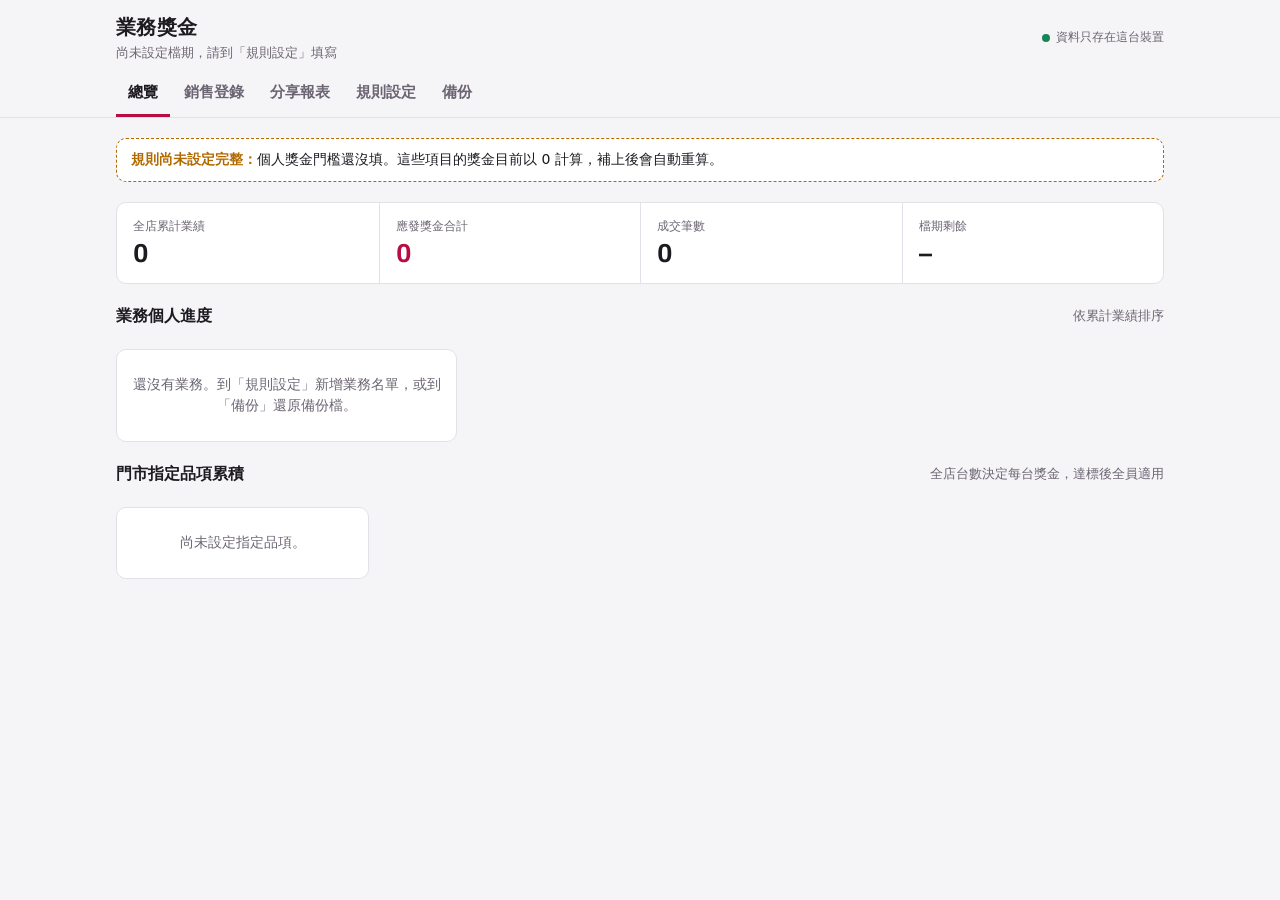
==== bonus/index.html @ e47bc4a8 "Add offline sales bonus tracker under bonus/ A second tool on the same site for tracking campaign sa" ====
<!doctype html>
<html lang="zh-Hant">
<head>
<meta charset="utf-8">
<meta name="viewport" content="width=device-width, initial-scale=1, viewport-fit=cover">
<title>業務獎金</title>
<!-- 業績與獎金是機密：資料只存在這台裝置的瀏覽器裡。
     connect-src 'none' 讓頁面在瀏覽器層級無法發出任何網路請求，
     資料不可能被送出去 —— 跟空間合成工作台同一套保證。 -->
<meta http-equiv="Content-Security-Policy" content="default-src 'none'; img-src 'self' data: blob:; style-src 'self' 'unsafe-inline'; script-src 'self'; font-src 'self'; worker-src 'self'; manifest-src 'self'; connect-src 'none'; base-uri 'none'; form-action 'none'">
<meta name="description" content="門市檔期業績與業務獎金追蹤。資料只存在本機，不會上傳。">
<link rel="manifest" href="manifest.webmanifest">
<meta name="theme-color" content="#f5f4f6" media="(prefers-color-scheme: light)">
<meta name="theme-color" content="#141217" media="(prefers-color-scheme: dark)">
<meta name="apple-mobile-web-app-capable" content="yes">
<meta name="apple-mobile-web-app-title" content="業務獎金">
<link rel="apple-touch-icon" href="../icons/icon-180.png">
<link rel="icon" type="image/png" sizes="192x192" href="../icons/icon-192.png">
<link rel="stylesheet" href="bonus.css">
</head>
<body>
<header class="top">
  <div class="wrap">
    <div class="brand">
      <h1 id="campaignTitle">業務獎金</h1>
      <small id="campaignDates">尚未設定檔期</small>
    </div>
    <div class="priv"><i></i>資料只存在這台裝置</div>
    <nav class="tabs" role="tablist">
      <button role="tab" type="button" aria-selected="true" data-view="overview">總覽</button>
      <button role="tab" type="button" aria-selected="false" data-view="entry">銷售登錄</button>
      <button role="tab" type="button" aria-selected="false" data-view="report">分享報表</button>
      <button role="tab" type="button" aria-selected="false" data-view="settings">規則設定</button>
      <button role="tab" type="button" aria-selected="false" data-view="backup">備份</button>
    </nav>
  </div>
</header>

<main class="wrap">
  <div class="notice warn" id="backupNag" hidden></div>

  <!-- ========== 總覽 ========== -->
  <section class="view" id="view-overview">
    <div class="notice" id="ruleNotice" hidden></div>
    <div class="kpis">
      <div class="kpi"><span>全店累計業績</span><strong id="kSales">0</strong></div>
      <div class="kpi"><span>應發獎金合計</span><strong class="accent" id="kBonus">0</strong></div>
      <div class="kpi"><span>成交筆數</span><strong id="kCount">0</strong></div>
      <div class="kpi"><span id="kDaysLbl">檔期剩餘</span><strong id="kDays">–</strong></div>
    </div>
    <div class="toolbar"><h2>業務個人進度</h2><span class="hint">依累計業績排序</span></div>
    <div class="staff-grid" id="staffGrid"></div>
    <div class="toolbar"><h2>門市指定品項累積</h2><span class="hint">全店台數決定每台獎金，達標後全員適用</span></div>
    <div class="dz-list" id="dzList"></div>
  </section>

  <!-- ========== 銷售登錄 ========== -->
  <section class="view" id="view-entry" hidden>
    <div class="entry-grid">
      <form class="panel" id="saleForm" autocomplete="off">
        <div class="toolbar"><h2 id="formTitle">新增一筆銷售</h2><button class="btn ghost small" type="button" id="cancelEdit" hidden>取消編輯</button></div>
        <div class="field">
          <span class="lbl">業務</span>
          <div class="seg" id="staffSeg"></div>
        </div>
        <div class="row2">
          <div class="field"><label for="fDate">日期</label><input type="date" id="fDate" required></div>
          <div class="field"><label for="fQty">數量（台）</label><input type="number" id="fQty" min="1" step="1" value="1" required></div>
        </div>
        <div class="field">
          <label for="fModel">LG 型號</label>
          <input type="text" id="fModel" list="modelList" placeholder="例如 OLED65C5PTA" required>
          <datalist id="modelList"></datalist>
        </div>
        <div class="field">
          <label for="fCat">指定品項</label>
          <select id="fCat"></select>
          <span class="hint" id="catHint">輸入型號後會依關鍵字自動判斷，可手動更改</span>
        </div>
        <div class="field">
          <label for="fAmount">抽成前銷貨金額（此筆合計，元）</label>
          <input type="number" id="fAmount" class="big" min="0" step="1" inputmode="numeric" placeholder="0" required>
        </div>
        <button class="btn" type="submit" id="saveSale">登錄這筆銷售</button>
        <div class="msg" id="saleMsg" role="status"></div>
      </form>

      <div class="panel">
        <div class="toolbar">
          <h2>銷售明細</h2>
          <select id="filterStaff" aria-label="篩選業務" class="auto"></select>
        </div>
        <div class="tbl-wrap">
          <table>
            <thead><tr><th>日期</th><th>業務</th><th>型號</th><th class="r">台</th><th class="r">金額</th><th></th></tr></thead>
            <tbody id="recBody"></tbody>
          </table>
        </div>
        <div class="msg" id="listMsg" role="status"></div>
      </div>
    </div>
  </section>

  <!-- ========== 分享報表 ========== -->
  <section class="view" id="view-report" hidden>
    <div class="entry-grid">
      <div class="panel">
        <h2>產生給同仁看的報表</h2>
        <p class="hint">報表是一張圖片，內容是按下按鈕當下的數字。傳到 LINE 群組後，同仁只能看，不能改。</p>
        <fieldset class="checks">
          <legend class="lbl">報表內容</legend>
          <label><input type="checkbox" id="rBonus" checked> 獎金金額</label>
          <label><input type="checkbox" id="rRate" checked> 獎金率與距下一門檻</label>
          <label><input type="checkbox" id="rDz" checked> 指定品項累積</label>
        </fieldset>
        <div class="btns">
          <button class="btn" type="button" id="shareImg">分享圖片</button>
          <button class="btn ghost" type="button" id="saveImg">下載圖片</button>
          <button class="btn ghost" type="button" id="copyText">複製文字版</button>
        </div>
        <div class="msg" id="reportMsg" role="status"></div>
      </div>
      <div class="panel preview">
        <h2>預覽</h2>
        <img id="reportImg" alt="報表預覽">
      </div>
    </div>
  </section>

  <!-- ========== 規則設定 ========== -->
  <section class="view" id="view-settings" hidden>
    <div class="set-grid">
      <div class="panel">
        <h2>檔期</h2>
        <div class="field"><label for="sName">檔期名稱</label><input type="text" id="sName" placeholder="LG 2026 週年慶"></div>
        <div class="row2">
          <div class="field"><label for="sStart">開始日</label><input type="date" id="sStart"></div>
          <div class="field"><label for="sEnd">結束日</label><input type="date" id="sEnd"></div>
        </div>
      </div>

      <div class="panel">
        <h2>業務名單</h2>
        <div class="list-ed" id="staffEd"></div>
        <div><button class="btn ghost small" type="button" id="addStaff">＋ 新增業務</button></div>
      </div>

      <div class="panel">
        <h2>個人獎金門檻</h2>
        <div class="field">
          <label for="sMode">計算方式</label>
          <select id="sMode">
            <option value="full">達到門檻後，全部業績都用該獎金率</option>
            <option value="progressive">超額累進，每段只算該段的獎金率</option>
          </select>
        </div>
        <div class="col-lbl tier"><span>累計業績達（元）</span><span>獎金率（%）</span><span></span></div>
        <div class="list-ed" id="tierEd"></div>
        <div><button class="btn ghost small" type="button" id="addTier">＋ 新增門檻</button></div>
      </div>

      <div class="panel">
        <h2>指定品項台獎</h2>
        <p class="hint">全店累積台數達到級距後，該品項每台獎金以該級距計算。關鍵字用逗號分隔，登錄時型號包含關鍵字就會自動歸類。</p>
        <div class="list-ed" id="catEd"></div>
        <div><button class="btn ghost small" type="button" id="addCat">＋ 新增指定品項</button></div>
      </div>
    </div>
    <div class="save-bar">
      <button class="btn" type="button" id="saveSettings">儲存規則</button>
      <button class="btn ghost" type="button" id="resetSettings">放棄修改</button>
      <span class="msg" id="setMsg" role="status"></span>
    </div>
  </section>

  <!-- ========== 備份 ========== -->
  <section class="view" id="view-backup" hidden>
    <div class="set-grid">
      <div class="panel">
        <h2>備份與還原</h2>
        <p class="hint">資料只存在這台裝置的瀏覽器裡。清除瀏覽器資料、換手機或換電腦，資料都不會跟過去。請定期下載備份檔，存在自己的電腦或雲端硬碟。</p>
        <dl class="ledger wide">
          <dt>銷售紀錄</dt><dd id="bCount">0 筆</dd>
          <dt>上次備份</dt><dd id="bLast">從未備份</dd>
          <dt>瀏覽器保護</dt><dd id="bPersist">確認中…</dd>
        </dl>
        <div class="btns">
          <button class="btn" type="button" id="exportJson">下載備份檔</button>
          <label class="btn ghost file">從備份檔還原<input type="file" id="importJson" accept=".json,application/json"></label>
          <button class="btn ghost" type="button" id="exportCsv">匯出銷售明細（Excel 可開）</button>
        </div>
        <div class="msg" id="backupMsg" role="status"></div>
        <div class="confirm-box" id="importConfirm" hidden>
          <p id="importSummary"></p>
          <div class="btns">
            <button class="btn" type="button" id="importGo">取代目前資料</button>
            <button class="btn ghost" type="button" id="importCancel">取消</button>
          </div>
        </div>
      </div>
      <div class="panel">
        <h2>換新檔期</h2>
        <p class="hint">清除所有銷售紀錄，規則與業務名單保留。清除前會先自動下載一份備份。</p>
        <div class="btns"><button class="btn ghost" type="button" id="clearSales">清除銷售紀錄</button></div>
        <div class="confirm-box" id="clearConfirm" hidden>
          <p>確定要清除全部 <b id="clearN">0</b> 筆銷售紀錄嗎？</p>
          <div class="btns">
            <button class="btn" type="button" id="clearGo">下載備份並清除</button>
            <button class="btn ghost" type="button" id="clearCancel">取消</button>
          </div>
        </div>
      </div>
    </div>
  </section>
</main>
<script src="bonus.js"></script>
</body>
</html>
---- bonus/bonus.css ----
/* 字體與空間合成工作台共用同一份自架檔案（../fonts），頁面載入後不連外。
   中文交給系統字體；Archivo 負責標題與數字。 */
@font-face{font-family:'Archivo';font-style:normal;font-weight:100 900;font-display:swap;src:url(../fonts/Archivo.woff2) format('woff2')}
@font-face{font-family:'IBM Plex Mono';font-style:normal;font-weight:500;font-display:swap;src:url(../fonts/IBMPlexMono-500.woff2) format('woff2')}

/* 版面：頂部固定的頁籤，一次只顯示一個工作畫面。
   淺色與深色兩套，跟著系統設定切換。 */
:root {
  --bg: #f5f4f6;
  --surface: #ffffff;
  --ink: #1d1a21;
  --muted: #6c6573;
  --line: #e4e0e8;
  --accent: #b80d42;
  --accent-soft: #f8e6ec;
  --on-accent: #ffffff;
  --good: #17845a;
  --warn: #b26a00;
  --track: #ece8ef;
  --font-body: "Noto Sans TC", "PingFang TC", "Microsoft JhengHei", system-ui, sans-serif;
  --font-num: "Archivo", "Noto Sans TC", system-ui, sans-serif;
  --r: 10px;
  padding-top: env(safe-area-inset-top, 0px);
  padding-bottom: env(safe-area-inset-bottom, 0px);
}
@media (prefers-color-scheme: dark) {
  :root {
    --bg: #141217; --surface: #1e1b22; --ink: #f0edf3; --muted: #a49cab; --line: #322d38;
    --accent: #ff5c8a; --accent-soft: #3a1a26; --on-accent: #1b0a10; --good: #4cc98f; --warn: #e5a13a; --track: #2c2832;
    color-scheme: dark;
  }
}
* { box-sizing: border-box; }
[hidden] { display: none !important; }
body { margin: 0; background: var(--bg); color: var(--ink); font-family: var(--font-body); font-size: 15px; line-height: 1.55; }
img { max-width: 100%; }
.num { font-family: var(--font-num); font-variant-numeric: tabular-nums; }
button, input, select { font: inherit; color: inherit; }
:focus-visible { outline: 2px solid var(--accent); outline-offset: 2px; }
p { margin: 0; }

header.top { position: sticky; top: env(safe-area-inset-top, 0px); z-index: 5; background: var(--bg); border-bottom: 1px solid var(--line); }
.wrap { max-width: 1080px; margin: 0 auto; padding-inline: 16px; }
.top .wrap { display: flex; flex-wrap: wrap; align-items: center; gap: 8px 16px; padding-block: 12px 0; }
.brand { display: flex; flex-direction: column; min-width: 0; flex: 1 1 220px; }
.brand h1 { margin: 0; font-size: 20px; font-weight: 900; letter-spacing: .02em; text-wrap: balance; }
.brand small { color: var(--muted); font-size: 13px; }
.priv { font-size: 12px; color: var(--muted); display: flex; align-items: center; gap: 6px; }
.priv i { width: 8px; height: 8px; border-radius: 50%; background: var(--good); display: inline-block; }
nav.tabs { display: flex; gap: 2px; width: 100%; overflow-x: auto; scrollbar-width: none; }
nav.tabs button { border: 0; background: none; padding: 10px 12px; cursor: pointer; color: var(--muted); font-weight: 700; border-bottom: 3px solid transparent; white-space: nowrap; }
nav.tabs button[aria-selected="true"] { color: var(--ink); border-bottom-color: var(--accent); }

main.wrap { padding-block: 20px 48px; display: flex; flex-direction: column; gap: 20px; }
section.view { display: flex; flex-direction: column; gap: 20px; }
h2 { margin: 0; font-size: 16px; font-weight: 700; }
.notice { border: 1px dashed var(--warn); background: var(--surface); border-radius: var(--r); padding: 10px 14px; font-size: 14px; }
.notice b { color: var(--warn); }
.notice button { margin-left: 8px; }

.kpis { display: grid; grid-template-columns: repeat(4, minmax(0, 1fr)); background: var(--surface); border: 1px solid var(--line); border-radius: var(--r); }
.kpi { padding: 14px 16px; display: flex; flex-direction: column; gap: 2px; min-width: 0; }
.kpi + .kpi { border-left: 1px solid var(--line); }
.kpi span { font-size: 12px; color: var(--muted); font-weight: 500; }
.kpi strong { font-family: var(--font-num); font-size: 26px; font-weight: 700; font-variant-numeric: tabular-nums; line-height: 1.2; }
.kpi strong.accent { color: var(--accent); }
@media (max-width: 640px) {
  .kpis { grid-template-columns: repeat(2, minmax(0, 1fr)); }
  .kpi:nth-child(3) { border-left: 0; }
  .kpi:nth-child(n+3) { border-top: 1px solid var(--line); }
}

.staff-grid { display: grid; grid-template-columns: repeat(auto-fill, minmax(min(100%, 320px), 1fr)); gap: 12px; }
.card { background: var(--surface); border: 1px solid var(--line); border-radius: var(--r); padding: 16px; display: flex; flex-direction: column; gap: 12px; min-width: 0; }
.card-head { display: flex; justify-content: space-between; align-items: baseline; gap: 8px; }
.card-head h3 { margin: 0; font-size: 18px; font-weight: 900; }
.rank { font-family: var(--font-num); font-size: 13px; color: var(--muted); font-weight: 600; }
.chip { font-size: 12px; font-weight: 700; padding: 2px 8px; border-radius: 99px; background: var(--track); color: var(--muted); white-space: nowrap; }
.chip.on { background: var(--accent-soft); color: var(--accent); }
.chip.done { background: var(--good); color: var(--surface); }
.sales-line { display: flex; align-items: baseline; justify-content: space-between; gap: 8px; flex-wrap: wrap; }
.sales-line .big { font-family: var(--font-num); font-size: 30px; font-weight: 700; font-variant-numeric: tabular-nums; line-height: 1; }
.meter { display: flex; flex-direction: column; gap: 6px; }
.bar { height: 8px; background: var(--track); border-radius: 99px; overflow: hidden; }
.bar > i { display: block; height: 100%; background: var(--accent); border-radius: 99px; transition: width .4s ease; }
.bar.done > i { background: var(--good); }
.meter-cap { display: flex; justify-content: space-between; font-size: 12px; color: var(--muted); gap: 8px; }
.meter-cap b { color: var(--ink); font-weight: 600; }
dl.ledger { margin: 0; display: grid; grid-template-columns: 1fr auto; gap: 4px 12px; font-size: 14px; border-top: 1px solid var(--line); padding-top: 10px; }
dl.ledger dt { color: var(--muted); }
dl.ledger dd { margin: 0; text-align: right; font-family: var(--font-num); font-variant-numeric: tabular-nums; font-weight: 600; }
dl.ledger .total { color: var(--ink); font-weight: 700; padding-top: 4px; border-top: 1px dashed var(--line); }
dl.ledger dd.total { color: var(--accent); font-size: 17px; }
dl.ledger.wide { max-width: 420px; }

.dz-list { display: grid; grid-template-columns: repeat(auto-fill, minmax(min(100%, 240px), 1fr)); gap: 12px; }
.dz { background: var(--surface); border: 1px solid var(--line); border-radius: var(--r); padding: 14px 16px; display: flex; flex-direction: column; gap: 10px; min-width: 0; }
.dz h3 { margin: 0; font-size: 15px; font-weight: 700; }
.dz .units { font-family: var(--font-num); font-size: 28px; font-weight: 700; line-height: 1; }
.dz .units small { font-size: 14px; color: var(--muted); font-family: var(--font-body); font-weight: 500; margin-left: 4px; }
.steps { display: flex; gap: 4px; }
.steps span { flex: 1; text-align: center; font-size: 11px; padding: 3px 0; border-radius: 4px; background: var(--track); color: var(--muted); font-family: var(--font-num); font-weight: 600; }
.steps span.hit { background: var(--accent); color: var(--on-accent); }

.panel { background: var(--surface); border: 1px solid var(--line); border-radius: var(--r); padding: 18px; display: flex; flex-direction: column; gap: 16px; min-width: 0; }
.entry-grid { display: grid; grid-template-columns: minmax(0, 1.1fr) minmax(0, 1fr); gap: 20px; align-items: start; }
@media (max-width: 820px) { .entry-grid { grid-template-columns: minmax(0, 1fr); } }
.field { display: flex; flex-direction: column; gap: 6px; min-width: 0; }
.lbl, .field > label { font-size: 13px; font-weight: 700; color: var(--muted); }
.row2 { display: grid; grid-template-columns: minmax(0, 1fr) minmax(0, 1fr); gap: 12px; }
input[type="text"], input[type="number"], input[type="date"], select {
  width: 100%; padding: 10px 12px; border: 1px solid var(--line); border-radius: 8px; background: var(--bg); font-size: 16px;
}
select.auto { width: auto; }
input.big { font-family: var(--font-num); font-size: 22px; font-weight: 600; font-variant-numeric: tabular-nums; }
.seg { display: flex; flex-wrap: wrap; gap: 6px; }
.seg button { border: 1px solid var(--line); background: var(--bg); padding: 8px 14px; border-radius: 99px; cursor: pointer; font-weight: 500; }
.seg button[aria-pressed="true"] { background: var(--ink); color: var(--bg); border-color: var(--ink); }
.btn { display: inline-flex; align-items: center; justify-content: center; border: 0; background: var(--accent); color: var(--on-accent); font-weight: 700; padding: 12px 18px; border-radius: 8px; cursor: pointer; font-size: 15px; }
.btn:disabled { opacity: .45; cursor: not-allowed; }
.btn.ghost { background: transparent; color: var(--ink); border: 1px solid var(--line); }
.btn.small { padding: 6px 12px; font-size: 13px; }
.btn.file { position: relative; overflow: hidden; }
.btn.file input { position: absolute; inset: 0; opacity: 0; cursor: pointer; }
.btns { display: flex; flex-wrap: wrap; gap: 8px; }
.hint { font-size: 13px; color: var(--muted); }
.msg { font-size: 14px; font-weight: 600; min-height: 1.5em; }
.msg.ok { color: var(--good); }
.msg.err { color: var(--accent); }
.checks { border: 0; padding: 0; margin: 0; display: flex; flex-direction: column; gap: 8px; }
.checks label { display: flex; gap: 8px; align-items: center; cursor: pointer; }
.checks input { width: 18px; height: 18px; accent-color: var(--accent); }
.confirm-box { border: 1px solid var(--accent); border-radius: 8px; padding: 14px; display: flex; flex-direction: column; gap: 12px; background: var(--accent-soft); }
.preview img { border: 1px solid var(--line); border-radius: 6px; background: #fff; }

.toolbar { display: flex; flex-wrap: wrap; gap: 8px; align-items: center; justify-content: space-between; }
.tbl-wrap { overflow-x: auto; }
table { width: 100%; border-collapse: collapse; font-size: 14px; }
th { text-align: left; font-size: 12px; color: var(--muted); font-weight: 700; padding: 8px; border-bottom: 1px solid var(--line); white-space: nowrap; }
td { padding: 9px 8px; border-bottom: 1px solid var(--line); white-space: nowrap; }
td.r, th.r { text-align: right; }
tr.editing td { background: var(--accent-soft); }
td .tag { font-size: 11px; padding: 1px 6px; border-radius: 4px; background: var(--accent-soft); color: var(--accent); font-weight: 700; margin-left: 6px; }
td .tag.open { background: var(--track); color: var(--muted); }
.act { border: 0; background: none; color: var(--muted); cursor: pointer; padding: 4px 6px; border-radius: 4px; font-size: 13px; }
.act:hover { color: var(--accent); background: var(--accent-soft); }
.confirm { display: inline-flex; gap: 6px; align-items: center; }
.empty { color: var(--muted); padding: 24px 8px; text-align: center; font-size: 14px; }

.set-grid { display: grid; grid-template-columns: minmax(0, 1fr); gap: 16px; }
.list-ed { display: flex; flex-direction: column; gap: 8px; }
.li { display: grid; gap: 8px; align-items: center; }
.li.staff { grid-template-columns: minmax(0, 1fr) auto; }
.li.tier { grid-template-columns: minmax(0, 1fr) minmax(0, 120px) auto; }
.li.level { grid-template-columns: minmax(0, 1fr) minmax(0, 1fr) auto; }
.cat-box { border: 1px solid var(--line); border-radius: 8px; padding: 14px; display: flex; flex-direction: column; gap: 12px; }
.cat-head { display: grid; grid-template-columns: minmax(0, 1fr) auto; gap: 8px; }
.col-lbl { display: grid; gap: 8px; font-size: 12px; color: var(--muted); font-weight: 700; }
.col-lbl.tier { grid-template-columns: minmax(0, 1fr) minmax(0, 120px) 34px; }
.col-lbl.level { grid-template-columns: minmax(0, 1fr) minmax(0, 1fr) 34px; }
.x { border: 1px solid var(--line); background: var(--bg); width: 34px; height: 40px; border-radius: 8px; cursor: pointer; color: var(--muted); }
.x:hover { color: var(--accent); }
.save-bar { position: sticky; bottom: 0; background: var(--bg); padding-block: 12px calc(12px + env(safe-area-inset-bottom, 0px)); border-top: 1px solid var(--line); display: flex; gap: 12px; align-items: center; flex-wrap: wrap; }
@media (prefers-reduced-motion: reduce) { .bar > i { transition: none; } }
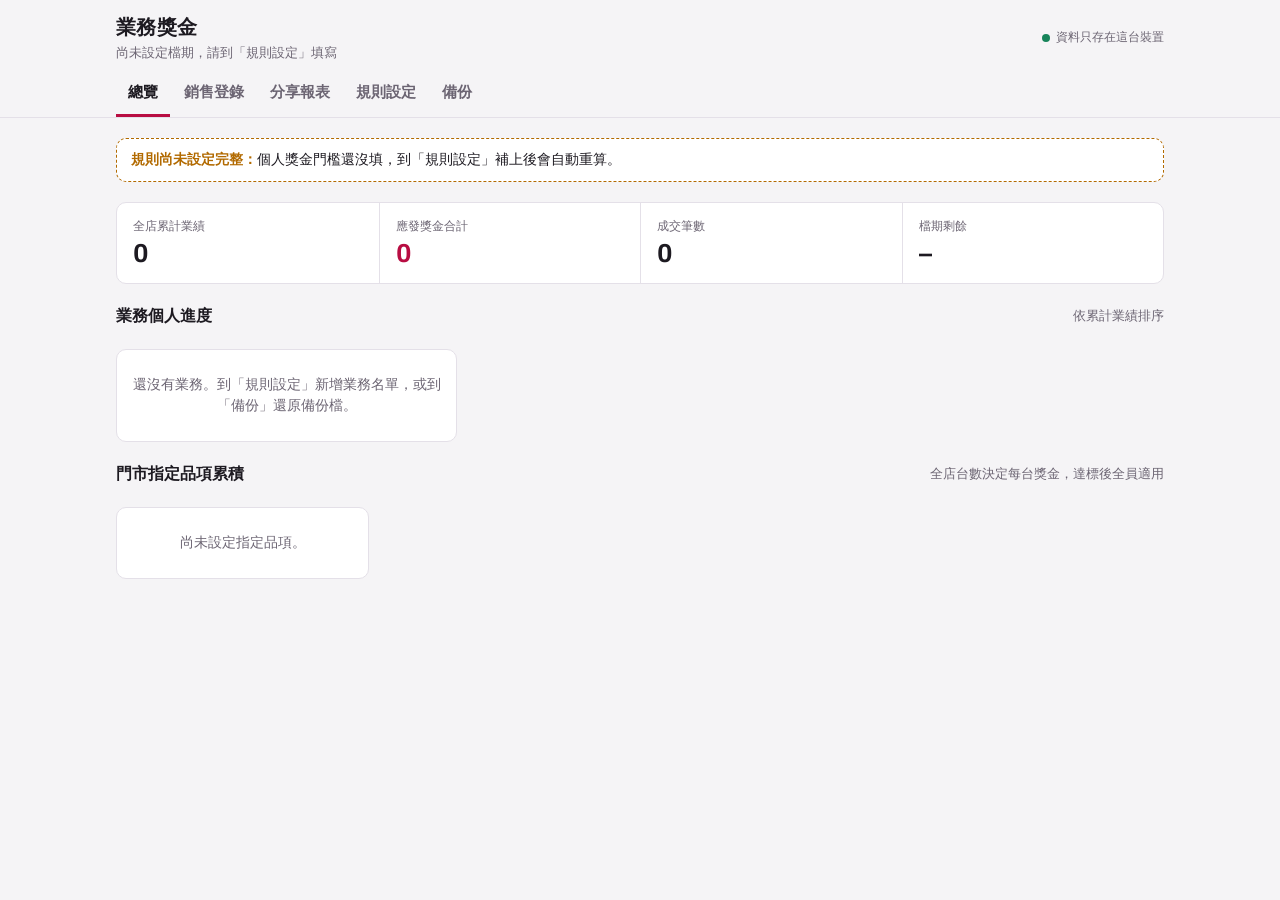
==== commit 706375f3: "Apply the campaign calculator's rules to the bonus tracker The store's Excel calculator defines how " ====
--- a/bonus/index.html
+++ b/bonus/index.html
@@ -14,8 +14,8 @@
 <meta name="theme-color" content="#141217" media="(prefers-color-scheme: dark)">
 <meta name="apple-mobile-web-app-capable" content="yes">
 <meta name="apple-mobile-web-app-title" content="業務獎金">
-<link rel="apple-touch-icon" href="../icons/icon-180.png">
-<link rel="icon" type="image/png" sizes="192x192" href="../icons/icon-192.png">
+<link rel="apple-touch-icon" href="icons/icon-180.png">
+<link rel="icon" type="image/png" sizes="192x192" href="icons/icon-192.png">
 <link rel="stylesheet" href="bonus.css">
 </head>
 <body>
@@ -160,8 +160,30 @@
       </div>
 
       <div class="panel">
+        <h2>冷氣條件</h2>
+        <p class="hint">依每位業務的冷氣銷售台數，決定獎金實際發放的比例。台數可以有小數。</p>
+        <div class="col-lbl tier"><span>冷氣台數達（台）</span><span>發放比例（%）</span><span></span></div>
+        <div class="list-ed" id="acEd"></div>
+        <div><button class="btn ghost small" type="button" id="addAc">＋ 新增級距</button></div>
+      </div>
+
+      <div class="panel">
+        <h2>目標條件</h2>
+        <p class="hint">每個沒有達成的目標，從獎金扣掉設定的比例。是否達成由門市自行確認，在下方「每人條件」勾選。</p>
+        <div class="col-lbl tier"><span>目標名稱</span><span>未達成扣（%）</span><span></span></div>
+        <div class="list-ed" id="condEd"></div>
+        <div><button class="btn ghost small" type="button" id="addCond">＋ 新增目標</button></div>
+      </div>
+
+      <div class="panel">
+        <h2>每人條件</h2>
+        <p class="hint">實領獎金 ＝（個人業績獎金 ＋ 指定品項台獎）× 冷氣發放比例 ×（1 − 未達成目標的扣減合計）。冷氣台數沒填的業務以 0 台計算。</p>
+        <div id="peopleEd"></div>
+      </div>
+
+      <div class="panel">
         <h2>指定品項台獎</h2>
-        <p class="hint">全店累積台數達到級距後，該品項每台獎金以該級距計算。關鍵字用逗號分隔，登錄時型號包含關鍵字就會自動歸類。</p>
+        <p class="hint">全店累積台數達到級距後，該品項所有台數都以該級距的每台獎金計算，每位業務依自己賣的台數領取。登錄時型號符合清單（開頭相同即可）就會自動歸類。</p>
         <div class="list-ed" id="catEd"></div>
         <div><button class="btn ghost small" type="button" id="addCat">＋ 新增指定品項</button></div>
       </div>
@@ -178,7 +200,7 @@
     <div class="set-grid">
       <div class="panel">
         <h2>備份與還原</h2>
-        <p class="hint">資料只存在這台裝置的瀏覽器裡。清除瀏覽器資料、換手機或換電腦，資料都不會跟過去。請定期下載備份檔，存在自己的電腦或雲端硬碟。</p>
+        <p class="hint">「匯入活動規則檔」只會更新規則，業務名單、每人條件與銷售紀錄都會保留。資料只存在這台裝置的瀏覽器裡。清除瀏覽器資料、換手機或換電腦，資料都不會跟過去。請定期下載備份檔，存在自己的電腦或雲端硬碟。</p>
         <dl class="ledger wide">
           <dt>銷售紀錄</dt><dd id="bCount">0 筆</dd>
           <dt>上次備份</dt><dd id="bLast">從未備份</dd>
@@ -188,6 +210,7 @@
           <button class="btn" type="button" id="exportJson">下載備份檔</button>
           <label class="btn ghost file">從備份檔還原<input type="file" id="importJson" accept=".json,application/json"></label>
           <button class="btn ghost" type="button" id="exportCsv">匯出銷售明細（Excel 可開）</button>
+          <label class="btn ghost file">匯入活動規則檔<input type="file" id="importRules" accept=".json,application/json"></label>
         </div>
         <div class="msg" id="backupMsg" role="status"></div>
         <div class="confirm-box" id="importConfirm" hidden>
--- a/bonus/bonus.css
+++ b/bonus/bonus.css
@@ -158,6 +158,8 @@
 .col-lbl { display: grid; gap: 8px; font-size: 12px; color: var(--muted); font-weight: 700; }
 .col-lbl.tier { grid-template-columns: minmax(0, 1fr) minmax(0, 120px) 34px; }
 .col-lbl.level { grid-template-columns: minmax(0, 1fr) minmax(0, 1fr) 34px; }
+.ac-in { width: 110px !important; }
+.met-in { width: 20px; height: 20px; accent-color: var(--accent); }
 .x { border: 1px solid var(--line); background: var(--bg); width: 34px; height: 40px; border-radius: 8px; cursor: pointer; color: var(--muted); }
 .x:hover { color: var(--accent); }
 .save-bar { position: sticky; bottom: 0; background: var(--bg); padding-block: 12px calc(12px + env(safe-area-inset-bottom, 0px)); border-top: 1px solid var(--line); display: flex; gap: 12px; align-items: center; flex-wrap: wrap; }
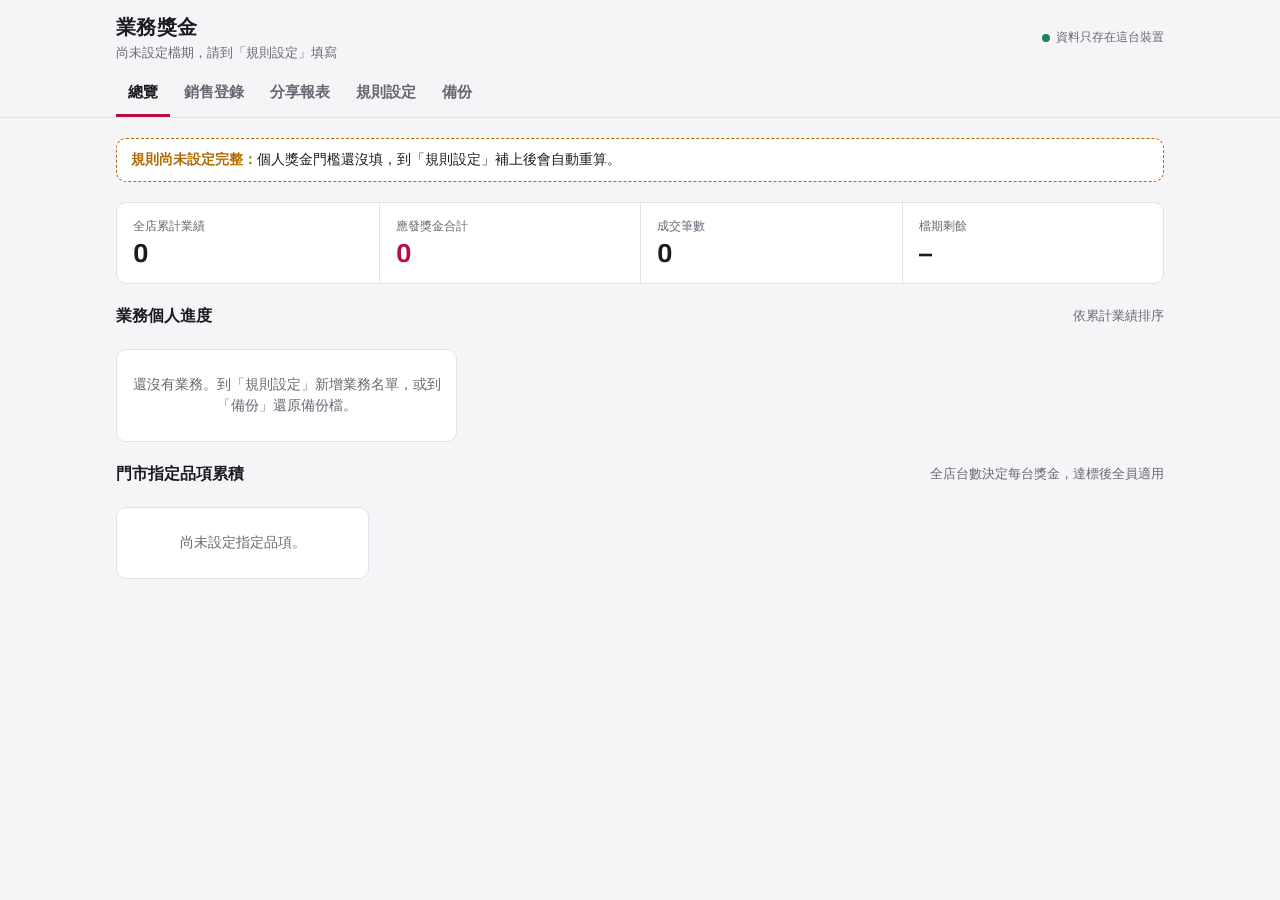
==== commit f2c18378: "Follow the official deduction rules for the bonus payout The company's deduction notes differ from t" ====
--- a/bonus/index.html
+++ b/bonus/index.html
@@ -24,6 +24,7 @@
     <div class="brand">
       <h1 id="campaignTitle">業務獎金</h1>
       <small id="campaignDates">尚未設定檔期</small>
+      <small id="dataSource" hidden></small>
     </div>
     <div class="priv"><i></i>資料只存在這台裝置</div>
     <nav class="tabs" role="tablist">
@@ -56,6 +57,21 @@
 
   <!-- ========== 銷售登錄 ========== -->
   <section class="view" id="view-entry" hidden>
+    <div class="panel">
+      <div class="toolbar">
+        <h2>匯入銷貨報表</h2>
+        <label class="btn file">選擇報表檔案<input type="file" id="importReport" accept=".xlsx,application/vnd.openxmlformats-officedocument.spreadsheetml.sheet"></label>
+      </div>
+      <p class="hint">從系統匯出「專櫃銷貨毛利明細表」（.xlsx），選擇檔案後會自動算出每位業務的 LG 業績（不含資訊商品）與指定品項台數。匯入會取代目前所有銷售紀錄，包含下方手動登錄的資料。客戶姓名、電話、地址不會被讀取或保存。</p>
+      <div class="msg" id="reportImportMsg" role="status"></div>
+      <div class="confirm-box" id="reportConfirm" hidden>
+        <div id="reportSummary"></div>
+        <div class="btns">
+          <button class="btn" type="button" id="reportGo">確認匯入</button>
+          <button class="btn ghost" type="button" id="reportCancel">取消</button>
+        </div>
+      </div>
+    </div>
     <div class="entry-grid">
       <form class="panel" id="saleForm" autocomplete="off">
         <div class="toolbar"><h2 id="formTitle">新增一筆銷售</h2><button class="btn ghost small" type="button" id="cancelEdit" hidden>取消編輯</button></div>
@@ -82,6 +98,7 @@
           <input type="number" id="fAmount" class="big" min="0" step="1" inputmode="numeric" placeholder="0" required>
         </div>
         <button class="btn" type="submit" id="saveSale">登錄這筆銷售</button>
+        <p class="hint">手動登錄適合報表還沒更新的成交。下次匯入報表時，這些資料會被報表取代。</p>
         <div class="msg" id="saleMsg" role="status"></div>
       </form>
 
@@ -161,7 +178,7 @@
 
       <div class="panel">
         <h2>冷氣條件</h2>
-        <p class="hint">依每位業務的冷氣銷售台數，決定獎金實際發放的比例。台數可以有小數。</p>
+        <p class="hint">依每位業務全年的冷氣銷售台數，決定個人業績獎金的發放比例。只影響個人業績獎金，指定品項台獎不受影響。台數可以有小數。</p>
         <div class="col-lbl tier"><span>冷氣台數達（台）</span><span>發放比例（%）</span><span></span></div>
         <div class="list-ed" id="acEd"></div>
         <div><button class="btn ghost small" type="button" id="addAc">＋ 新增級距</button></div>
@@ -169,7 +186,7 @@
 
       <div class="panel">
         <h2>目標條件</h2>
-        <p class="hint">每個沒有達成的目標，從獎金扣掉設定的比例。是否達成由門市自行確認，在下方「每人條件」勾選。</p>
+        <p class="hint">影響應領總額（含台獎）。每項沒有達成的目標各打一次折，例如兩項各扣 10%：一項未達成領 90%，兩項都未達成領 90% × 90% ＝ 81%。是否達成由門市自行確認，在下方「每人條件」勾選。</p>
         <div class="col-lbl tier"><span>目標名稱</span><span>未達成扣（%）</span><span></span></div>
         <div class="list-ed" id="condEd"></div>
         <div><button class="btn ghost small" type="button" id="addCond">＋ 新增目標</button></div>
@@ -177,7 +194,7 @@
 
       <div class="panel">
         <h2>每人條件</h2>
-        <p class="hint">實領獎金 ＝（個人業績獎金 ＋ 指定品項台獎）× 冷氣發放比例 ×（1 − 未達成目標的扣減合計）。冷氣台數沒填的業務以 0 台計算。</p>
+        <p class="hint">實領獎金 ＝（個人業績獎金 × 冷氣係數 ＋ 指定品項台獎）× 附加指標係數。冷氣台數沒填的業務以 0 台計算；目標沒勾的視為未達成。</p>
         <div id="peopleEd"></div>
       </div>
 
@@ -236,6 +253,7 @@
     </div>
   </section>
 </main>
+<script src="xlsx.js"></script>
 <script src="bonus.js"></script>
 </body>
 </html>
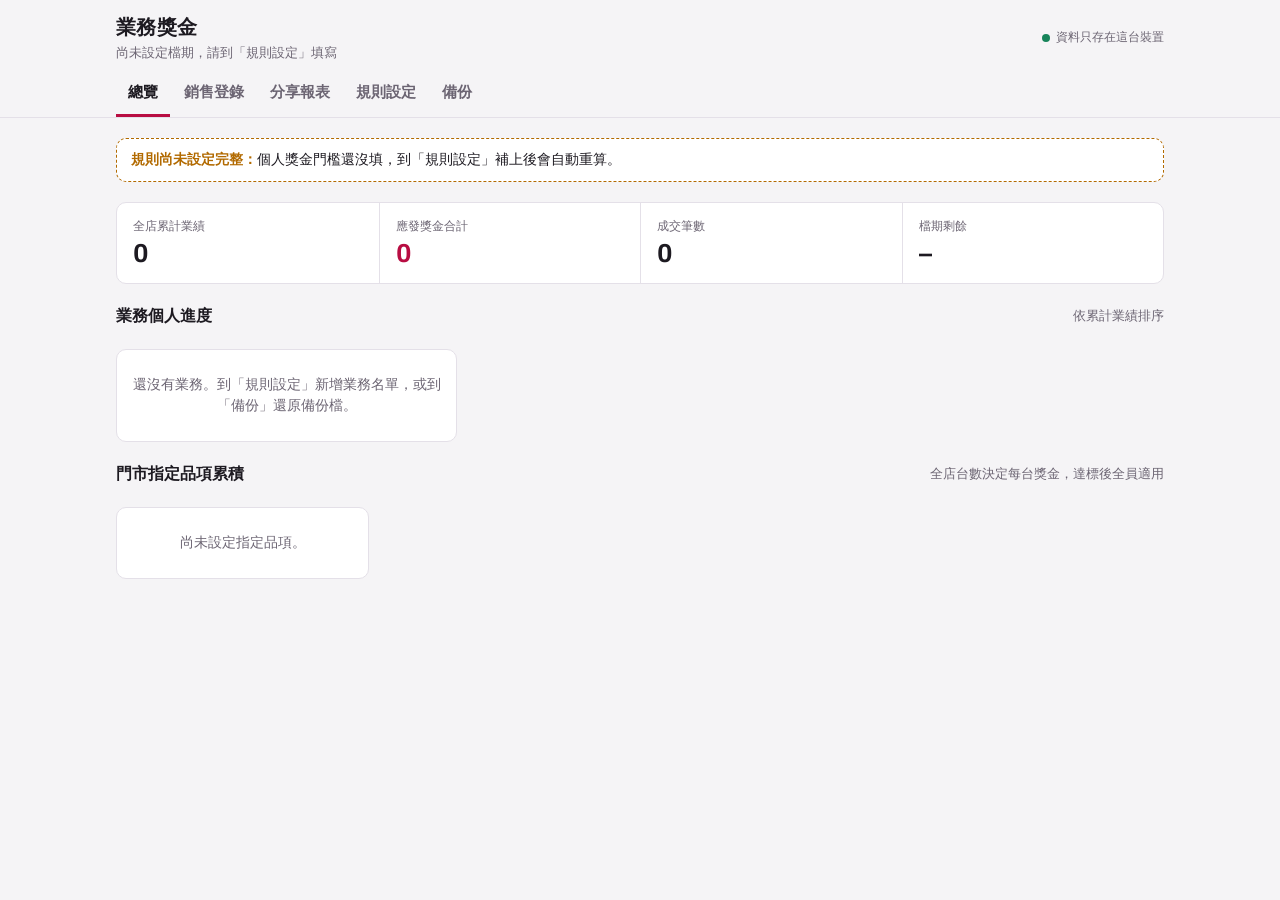
==== commit b637a910: "Make each salesperson's AC count stand out on the overview The annual air-conditioner count decides " ====
--- a/bonus/index.html
+++ b/bonus/index.html
@@ -128,6 +128,7 @@
           <legend class="lbl">報表內容</legend>
           <label><input type="checkbox" id="rBonus" checked> 獎金金額</label>
           <label><input type="checkbox" id="rRate" checked> 獎金率與距下一門檻</label>
+          <label><input type="checkbox" id="rAc" checked> 冷氣台數</label>
           <label><input type="checkbox" id="rDz" checked> 指定品項累積</label>
         </fieldset>
         <div class="btns">
--- a/bonus/bonus.css
+++ b/bonus/bonus.css
@@ -17,6 +17,8 @@
   --good: #17845a;
   --warn: #b26a00;
   --track: #ece8ef;
+  --good-soft: #e3f3ec;
+  --warn-soft: #fbf0dc;
   --font-body: "Noto Sans TC", "PingFang TC", "Microsoft JhengHei", system-ui, sans-serif;
   --font-num: "Archivo", "Noto Sans TC", system-ui, sans-serif;
   --r: 10px;
@@ -27,6 +29,7 @@
   :root {
     --bg: #141217; --surface: #1e1b22; --ink: #f0edf3; --muted: #a49cab; --line: #322d38;
     --accent: #ff5c8a; --accent-soft: #3a1a26; --on-accent: #1b0a10; --good: #4cc98f; --warn: #e5a13a; --track: #2c2832;
+    --good-soft: #15302a; --warn-soft: #36290f;
     color-scheme: dark;
   }
 }
@@ -92,6 +95,26 @@
 dl.ledger .total { color: var(--ink); font-weight: 700; padding-top: 4px; border-top: 1px dashed var(--line); }
 dl.ledger dd.total { color: var(--accent); font-size: 17px; }
 dl.ledger.wide { max-width: 420px; }
+
+/* 冷氣：卡片上的醒目區塊，底色依發放比例 —— 滿額綠、部分橘、0% 或未填紅 */
+.ac-box { border-radius: 8px; padding: 12px 14px; display: flex; flex-direction: column; gap: 10px; border: 1px solid transparent; }
+.ac-box.full { background: var(--good-soft); border-color: var(--good); }
+.ac-box.part { background: var(--warn-soft); border-color: var(--warn); }
+.ac-box.none { background: var(--accent-soft); border-color: var(--accent); }
+.ac-head { display: flex; justify-content: space-between; align-items: center; gap: 12px; flex-wrap: wrap; }
+.ac-main { display: flex; flex-direction: column; }
+.ac-lbl { font-size: 13px; font-weight: 700; color: var(--muted); }
+.ac-num { font-family: var(--font-num); font-size: 34px; font-weight: 800; line-height: 1.1; font-variant-numeric: tabular-nums; }
+.ac-num small { font-size: 16px; font-weight: 600; margin-left: 4px; font-family: var(--font-body); }
+.ac-box.full .ac-num, .ac-box.full .ac-pct { color: var(--good); }
+.ac-box.part .ac-num, .ac-box.part .ac-pct { color: var(--warn); }
+.ac-box.none .ac-num, .ac-box.none .ac-pct { color: var(--accent); }
+.ac-side { display: flex; flex-direction: column; align-items: flex-end; gap: 2px; text-align: right; }
+.ac-pct { font-family: var(--font-num); font-size: 20px; font-weight: 800; }
+.ac-next { font-size: 13px; color: var(--ink); font-weight: 600; }
+.ac-steps span { line-height: 1.25; padding: 4px 0; background: var(--surface); }
+.ac-box.full .ac-steps span.hit { background: var(--good); color: var(--surface); }
+.ac-box.part .ac-steps span.hit { background: var(--warn); color: var(--surface); }
 
 .dz-list { display: grid; grid-template-columns: repeat(auto-fill, minmax(min(100%, 240px), 1fr)); gap: 12px; }
 .dz { background: var(--surface); border: 1px solid var(--line); border-radius: var(--r); padding: 14px 16px; display: flex; flex-direction: column; gap: 10px; min-width: 0; }
